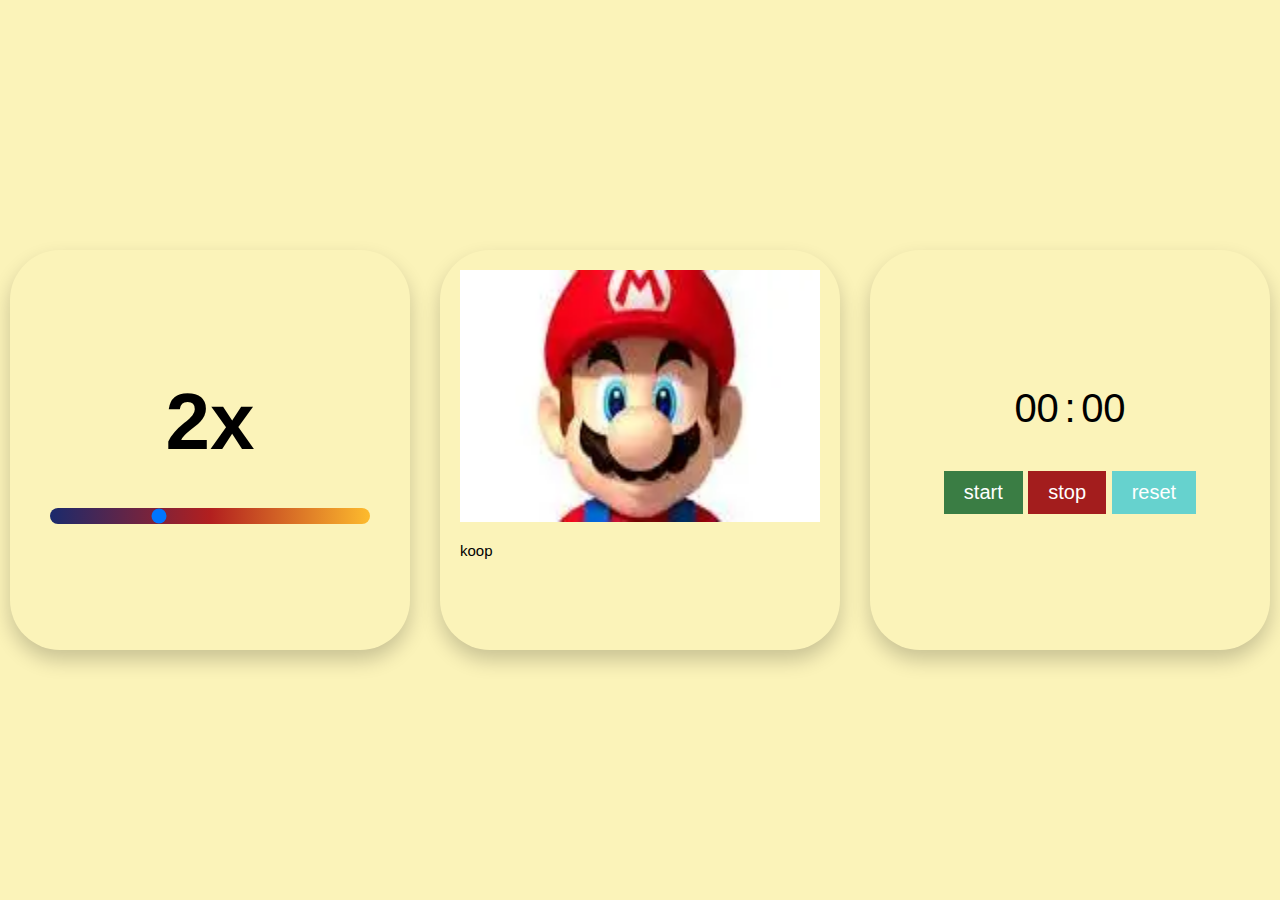
==== widgets/index.html @ 05d2f5af "grid" ====
<!DOCTYPE html>
<html lang="en">
<head>
    <meta charset="UTF-8">
    <meta name="viewport" content="width=device-width, initial-scale=1.0">
    <link rel="stylesheet" href="css/style.css">
    <script src="js/main.js" defer></script>
    <title>stopwatch</title>
</head>
<body id="js--body">
    <article class="card card--slider">
        <h2 id="js--rangeValue">0</h2>
        <input id="js--slider" type="range" min="1" max="4" step="1" >
    </article>
    <article class="card card--buy">
        <img src="" alt="" id="js--image">
        <p id="js--text">Lorem, ipsum dolor sit amet consectetur adipisicing elit. Laboriosam, omnis deleniti fugit, magnam commodi voluptas quia reiciendis repellendus numquam, ea quisquam iure qui vero voluptatum. Harum voluptatibus esse cumque similique!</p>
    </article>
    <article class="card card--stopwatch">
        <div>
            <span class="time" id="js--minuutTimer">00</span>
            <span class="time">:</span>
            <span class="time" id="js--secondstimer">00</span>
        </div>
    <section class="buttonWrapper">
        <button class="button button--start" id="js--start">start</button>
        <button class="button button--stop" id="js--stop">stop</button>
        <button class="button button--reset" id="js--reset">reset</button>
     </section>
    </article>

</body>
</html>
---- widgets/css/style.css ----
*{
    padding: 0;
    margin: 0;
    box-sizing: border-box;
}

html{
    font-size: 62.5%; /*1 rem is 10 px*/
}

body{
    font-size: 2rem;
    background: #FBF3B9;
    display: flex;
    gap : 3rem;
    justify-content: center;
    align-items: center;
    min-height: 100vh;
    flex-wrap: wrap;
    font-family: sans-serif;
}

.card{
    height: 40rem;
    width : 40rem;
    border-radius: 5rem;
    box-shadow: 0 1rem 2rem 0 rgba(0, 0, 0, 0.2);
    flex-shrink: 0;
}

.card--buy{
    display: flex;
    flex-direction: column; 
    padding: 2rem;
    gap: 2rem;
}

.card--buy img{
    height: 70%;
    width: 100%;
}

.card--buy p{
    height: 20%;
    font-size: 75%;
}

.card--slider{
    display: flex;
    justify-content: center;
    align-items: center;
    flex-direction: column;
    gap: 4rem;
    padding: 4rem;

}

.card--slider > h2{
    font-size: 400%;
}

.card--slider > input{
    -webkit-appearance: none;
    appearance: none;
    width: 100%;
    background: linear-gradient(to right, #1a2a6c, #b21f1f, #fdbb2d); /* W3C, IE 10+/ Edge, Firefox 16+, Chrome 26+, Opera 12+, Safari 7+ */
    border-radius: 5rem;
    cursor: pointer;
}

.card--slider > input::-moz-range-thumb{
    width: 3rem;
    height: 3rem;
    border-radius: 50%;
    border: none;
    background: linear-gradient(to right, #1a2a6c, #b21f1f, #fdbb2d); /* W3C, IE 10+/ Edge, Firefox 16+, Chrome 26+, Opera 12+, Safari 7+ */
}

.card--stopwatch{
    display: flex;
    justify-content: center;
    align-items: center;
    flex-direction: column;
    gap: 4rem;
}

.time{
    font-size: 200%;

}

.button{
    padding: 1rem 2rem;
    font-size: 2rem;
    border: none;
    color: white;
    cursor: pointer;
}

.button--start{
    background: #3A7D44;
}

.button--stop{
    background: #A31D1D;
}

.button--reset{
    background: #66D2CE;
}

.slider{
    display: flex;
    justify-content: center;
    align-items: center;
}
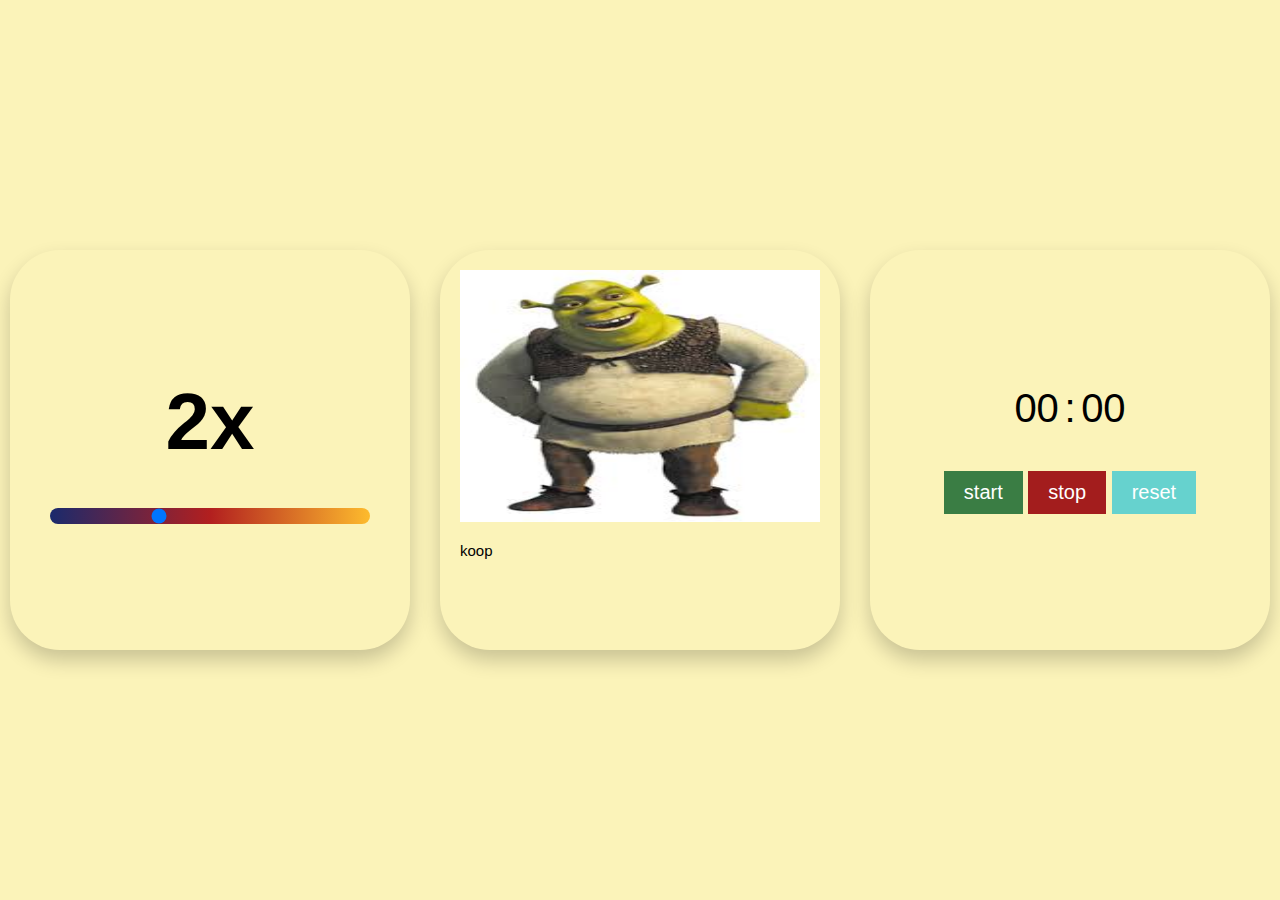
==== commit a47b98e3: "fixed" ====
--- a/widgets/index.html
+++ b/widgets/index.html
@@ -3,8 +3,8 @@
 <head>
     <meta charset="UTF-8">
     <meta name="viewport" content="width=device-width, initial-scale=1.0">
-    <link rel="stylesheet" href="css/style.css">
-    <script src="js/main.js" defer></script>
+    <link rel="stylesheet" href="./css/style.css">
+    <script src="./js/main.js" defer></script>
     <title>stopwatch</title>
 </head>
 <body id="js--body">
